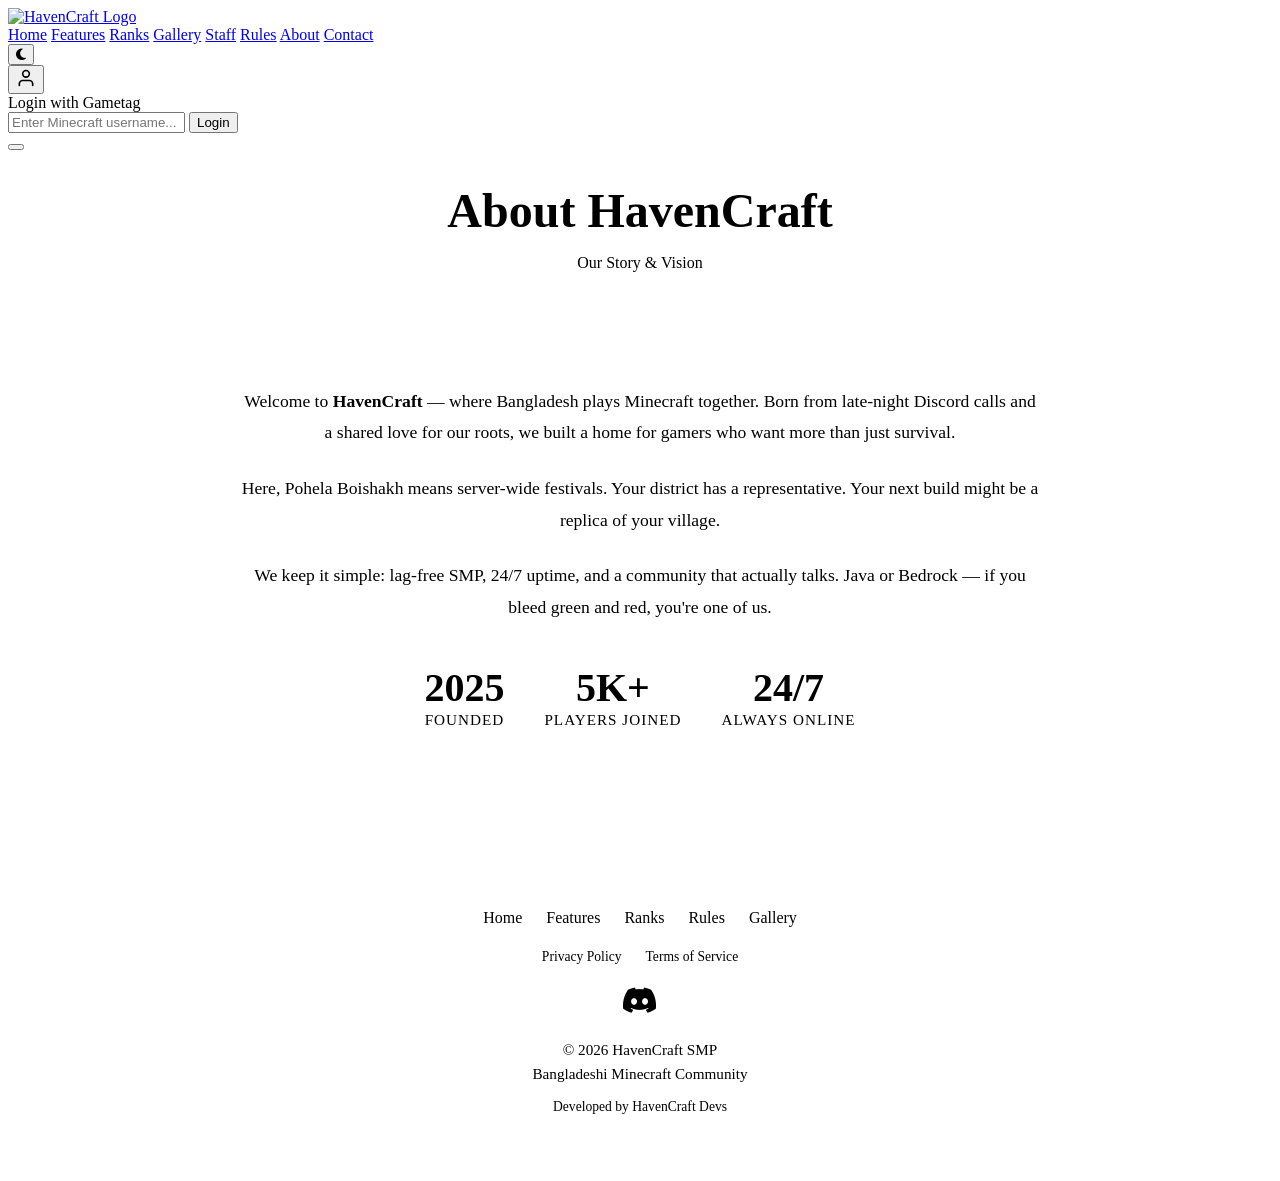
==== about/index.html @ d551d96f "Update index.html" ====
<!DOCTYPE html>
<html lang="en" data-theme="dark">

<head>
    <meta charset="UTF-8" />
    <meta name="viewport" content="width=device-width, initial-scale=1.0" />
    <title>About Us — HavenCraft</title>
    <meta name="description" content="Learn more about the HavenCraft community." />
    <link rel="icon" href="../logo/logo.png" type="image/png" />
    <link rel="stylesheet" href="https://cdnjs.cloudflare.com/ajax/libs/font-awesome/6.4.0/css/all.min.css" />
    <link rel="stylesheet" href="../style.css" />
    <style>
        .page-header {
            padding-top: calc(var(--nav-height) + 60px);
            padding-bottom: 40px;
            text-align: center;
        }

        .page-header h1 {
            font-size: 3rem;
            margin-bottom: 16px;
        }

        .about-content {
            max-width: 800px;
            margin: 0 auto;
            text-align: center;
            background: var(--surface);
            padding: 40px;
            border-radius: var(--radius-lg);
            border: 1px solid var(--border);
        }

        .about-content p {
            font-size: 1.1rem;
            color: var(--text-secondary);
            margin-bottom: 24px;
            line-height: 1.8;
        }

        .about-stats {
            display: flex;
            justify-content: center;
            gap: 40px;
            margin-top: 40px;
            flex-wrap: wrap;
        }

        .about-stat {
            text-align: center;
        }

        .about-stat span {
            display: block;
            font-size: 2.5rem;
            font-weight: 800;
            color: var(--primary);
            font-family: var(--font-heading);
        }

        .about-stat label {
            font-size: 0.95rem;
            color: var(--text-muted);
            text-transform: uppercase;
            letter-spacing: 1px;
        }
    </style>
</head>

<body>
    <nav class="navbar" id="navbar">
        <div class="container">
            <a href="../index.html" class="nav-brand"><img src="../logo/icon.png" alt="HavenCraft Logo" class="brand-logo"
                    loading="lazy" /></a>
            <div class="nav-links" id="navLinks">
                <a href="../index.html">Home</a>
                <a href="../features/index.html">Features</a>
                <a href="../rank/index.html">Ranks</a>
                <a href="../gallery/index.html">Gallery</a>
                <a href="../staff/index.html">Staff</a>
                <a href="../rules/index.html">Rules</a>
                <a href="../about/index.html" class="active">About</a>
                <a href="../contact/index.html">Contact</a>
            </div>
            <div class="nav-actions">
                <button class="nav-action-btn" id="themeToggle" aria-label="Toggle dark mode"><i
                        class="fa-solid fa-moon theme-icon"></i></button>
                <div class="user-menu-wrapper" id="userMenuWrapper">
                    <button class="nav-action-btn user-btn" id="userBtn" aria-label="User account">
                        <img src="" alt="" class="user-head" id="userHead" style="display:none;" loading="lazy" />
                        <svg class="user-icon-svg" id="userIconDefault" width="20" height="20" viewBox="0 0 24 24"
                            fill="none" stroke="currentColor" stroke-width="2" stroke-linecap="round"
                            stroke-linejoin="round">
                            <path d="M20 21v-2a4 4 0 0 0-4-4H8a4 4 0 0 0-4 4v2"></path>
                            <circle cx="12" cy="7" r="4"></circle>
                        </svg>
                    </button>
                    <div class="user-dropdown" id="userDropdown">
                        <div class="user-dropdown-header">Login with Gametag</div>
                        <div class="user-dropdown-body">
                            <input type="text" id="gametagInput" class="gametag-input"
                                placeholder="Enter Minecraft username..." maxlength="16" />
                            <button class="btn btn-primary btn-sm gametag-submit" id="gametagSubmit">Login</button>
                        </div>
                        <div class="user-dropdown-logged" id="userLoggedIn" style="display:none;">
                            <img src="" alt="" class="user-dropdown-avatar" id="userDropdownAvatar" loading="lazy" />
                            <span class="user-dropdown-name" id="userDropdownName"></span>
                            <button class="btn btn-outline btn-sm" id="userLogout">Logout</button>
                        </div>
                    </div>
                </div>
                <button class="hamburger" id="hamburger"
                    aria-label="Toggle menu"><span></span><span></span><span></span></button>
            </div>
        </div>
    </nav>

    <header class="page-header">
        <div class="container">
            <h1>About HavenCraft</h1>
            <p class="subtitle" style="color:var(--text-secondary)">Our Story & Vision</p>
        </div>
    </header>

    <section>
        <div class="container">
            <div class="about-content reveal">
                <p>Welcome to <strong>HavenCraft</strong> — where Bangladesh plays Minecraft together. 
Born from late-night Discord calls and a shared love for our roots, 
we built a home for gamers who want more than just survival.</p>

<p>Here, Pohela Boishakh means server-wide festivals. 
Your district has a representative. Your next build might be a replica of your village.</p>

<p>We keep it simple: lag-free SMP, 24/7 uptime, and a community that actually talks. 
Java or Bedrock — if you bleed green and red, you're one of us.</p>
                <div class="about-stats">
                    <div class="about-stat"><span>2025</span><label>Founded</label></div>
                    <div class="about-stat"><span>5K+</span><label>Players Joined</label></div>
                    <div class="about-stat"><span>24/7</span><label>Always Online</label></div>
                </div>
            </div>
        </div>
    </section>

    <footer class="footer" id="footer" style="padding: 40px 0; margin-top: 60px; text-align: center;">
        <div class="container" style="border-top: 1px solid var(--border); padding-top: 40px;">
            <div style="margin-bottom: 20px;">
                <a href="../index.html"
                    style="color: var(--text-secondary); text-decoration: none; margin: 0 10px; font-weight: 500;">Home</a>
                <a href="../features/index.html"
                    style="color: var(--text-secondary); text-decoration: none; margin: 0 10px; font-weight: 500;">Features</a>
                <a href="../rank/index.html"
                    style="color: var(--text-secondary); text-decoration: none; margin: 0 10px; font-weight: 500;">Ranks</a>
                <a href="../rules/index.html"
                    style="color: var(--text-secondary); text-decoration: none; margin: 0 10px; font-weight: 500;">Rules</a>
                <a href="../gallery/index.html"
                    style="color: var(--text-secondary); text-decoration: none; margin: 0 10px; font-weight: 500;">Gallery</a>
            </div>
            <div style="margin-bottom: 20px;">
                <a href="../privacy/index.html"
                    style="color: var(--text-muted); font-size: 0.85rem; text-decoration: none; margin: 0 10px;">Privacy
                    Policy</a>
                <a href="../terms/index.html"
                    style="color: var(--text-muted); font-size: 0.85rem; text-decoration: none; margin: 0 10px;">Terms
                    of Service</a>
            </div>
            <div style="margin-bottom: 20px;">
                <a href="https://discord.gg/3bBUcqCyz4" target="_blank" rel="noopener noreferrer"
                    style="color: var(--primary); font-size: 1.8rem; text-decoration: none; display: inline-block; transition: transform 0.2s;"
                    onmouseover="this.style.transform='scale(1.1)'" onmouseout="this.style.transform='scale(1)'"><i
                        class="fa-brands fa-discord"></i></a>
            </div>
            <p style="color: var(--text-muted); font-size: 0.95rem; line-height: 1.6;">&copy; 2026 HavenCraft
                SMP<br>Bangladeshi Minecraft Community<br><span
                    style="font-size: 0.85rem; color: var(--text-muted); margin-top: 10px; display: block;">Developed by
                    <a href="#" style="color: var(--primary); text-decoration: none;">HavenCraft Devs</a></span></p>
        </div>
    </footer>
    <div class="toast" id="toast"></div>
    <script src="../script.js"></script>
</body>

</html>
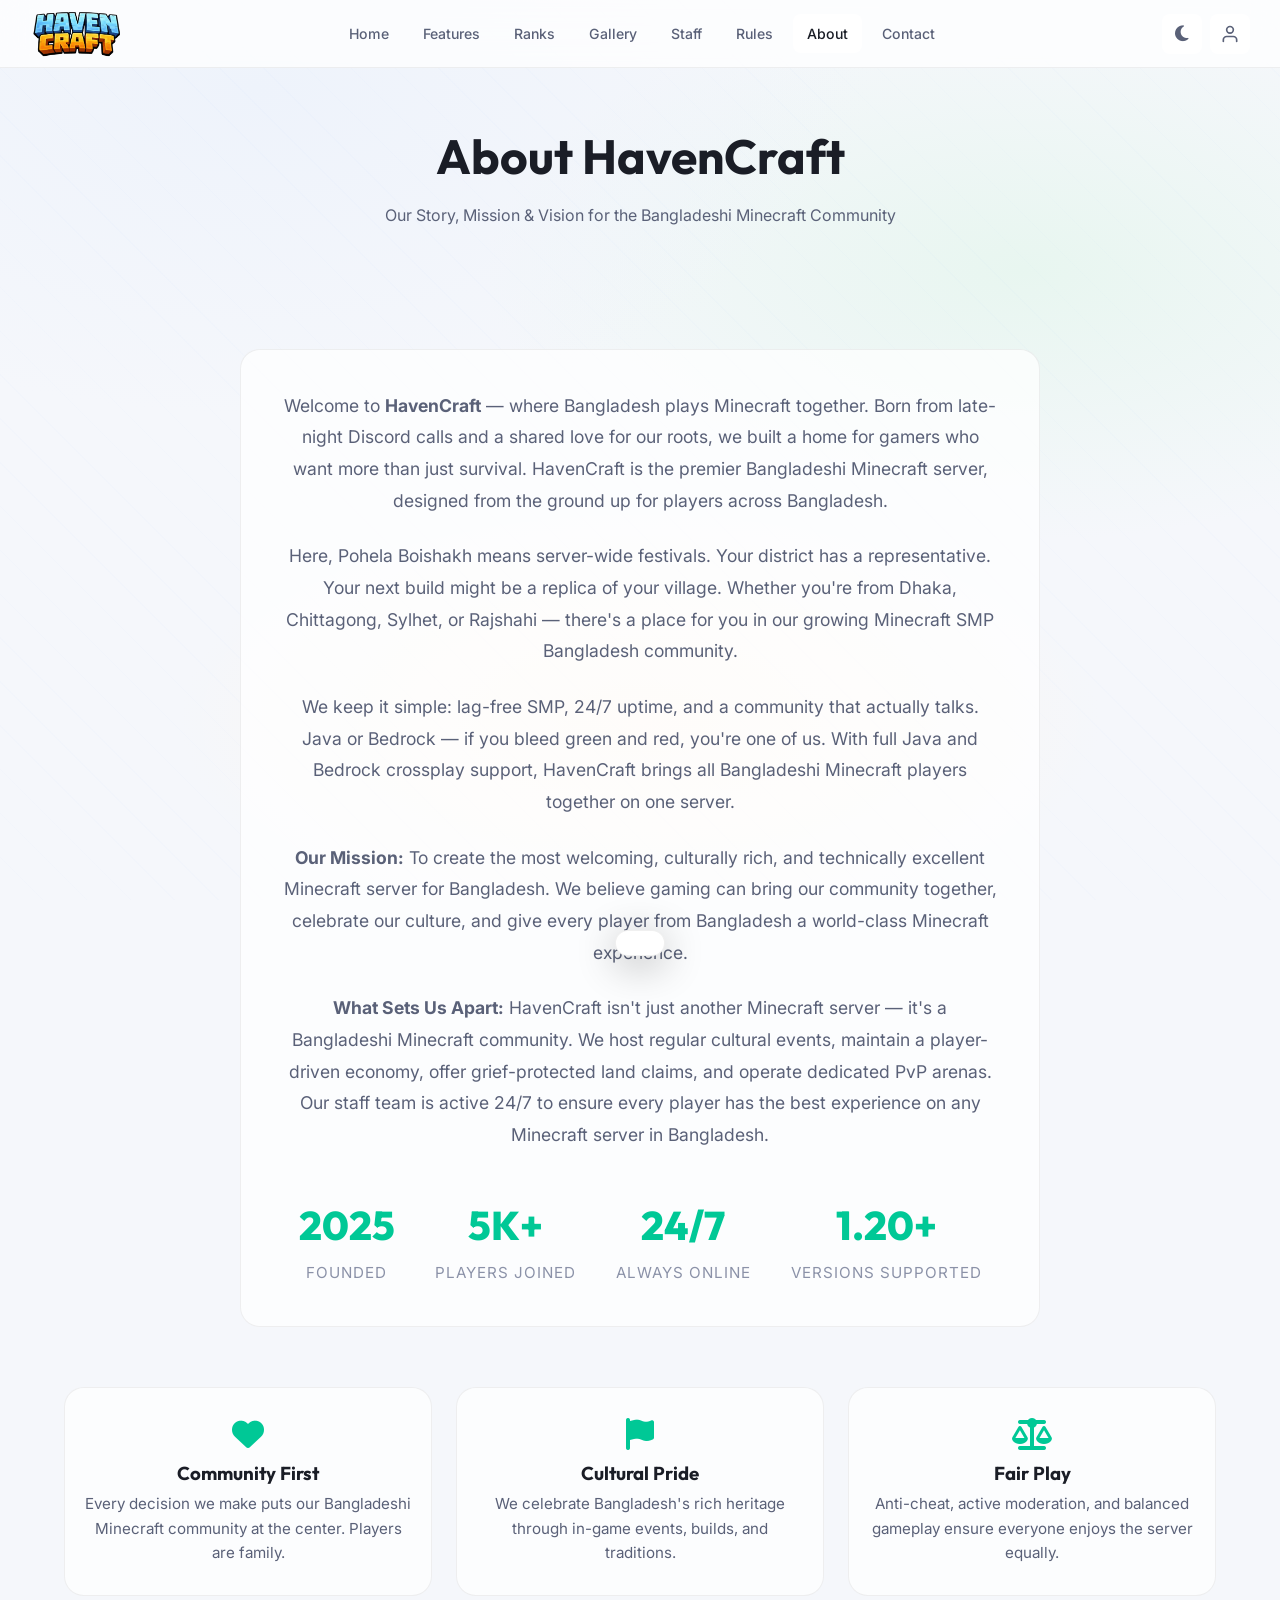
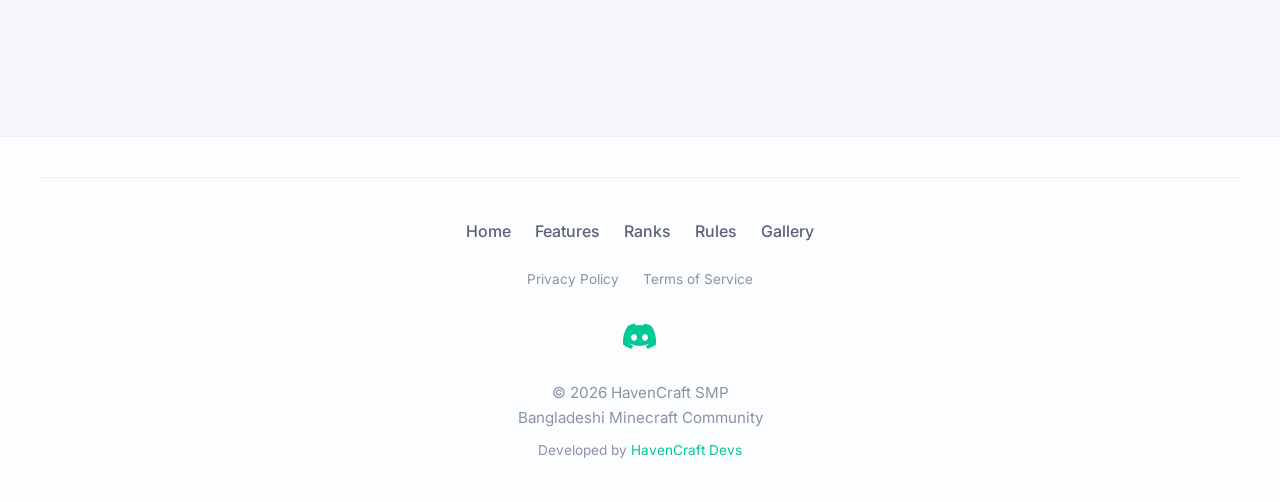
==== commit a673885d: "Add files via upload" ====
--- a/about/index.html
+++ b/about/index.html
@@ -1,184 +1,257 @@
-<!DOCTYPE html>
-<html lang="en" data-theme="dark">
-
-<head>
-    <meta charset="UTF-8" />
-    <meta name="viewport" content="width=device-width, initial-scale=1.0" />
-    <title>About Us — HavenCraft</title>
-    <meta name="description" content="Learn more about the HavenCraft community." />
-    <link rel="icon" href="../logo/logo.png" type="image/png" />
-    <link rel="stylesheet" href="https://cdnjs.cloudflare.com/ajax/libs/font-awesome/6.4.0/css/all.min.css" />
-    <link rel="stylesheet" href="../style.css" />
-    <style>
-        .page-header {
-            padding-top: calc(var(--nav-height) + 60px);
-            padding-bottom: 40px;
-            text-align: center;
-        }
-
-        .page-header h1 {
-            font-size: 3rem;
-            margin-bottom: 16px;
-        }
-
-        .about-content {
-            max-width: 800px;
-            margin: 0 auto;
-            text-align: center;
-            background: var(--surface);
-            padding: 40px;
-            border-radius: var(--radius-lg);
-            border: 1px solid var(--border);
-        }
-
-        .about-content p {
-            font-size: 1.1rem;
-            color: var(--text-secondary);
-            margin-bottom: 24px;
-            line-height: 1.8;
-        }
-
-        .about-stats {
-            display: flex;
-            justify-content: center;
-            gap: 40px;
-            margin-top: 40px;
-            flex-wrap: wrap;
-        }
-
-        .about-stat {
-            text-align: center;
-        }
-
-        .about-stat span {
-            display: block;
-            font-size: 2.5rem;
-            font-weight: 800;
-            color: var(--primary);
-            font-family: var(--font-heading);
-        }
-
-        .about-stat label {
-            font-size: 0.95rem;
-            color: var(--text-muted);
-            text-transform: uppercase;
-            letter-spacing: 1px;
-        }
-    </style>
-</head>
-
-<body>
-    <nav class="navbar" id="navbar">
-        <div class="container">
-            <a href="../index.html" class="nav-brand"><img src="../logo/icon.png" alt="HavenCraft Logo" class="brand-logo"
-                    loading="lazy" /></a>
-            <div class="nav-links" id="navLinks">
-                <a href="../index.html">Home</a>
-                <a href="../features/index.html">Features</a>
-                <a href="../rank/index.html">Ranks</a>
-                <a href="../gallery/index.html">Gallery</a>
-                <a href="../staff/index.html">Staff</a>
-                <a href="../rules/index.html">Rules</a>
-                <a href="../about/index.html" class="active">About</a>
-                <a href="../contact/index.html">Contact</a>
-            </div>
-            <div class="nav-actions">
-                <button class="nav-action-btn" id="themeToggle" aria-label="Toggle dark mode"><i
-                        class="fa-solid fa-moon theme-icon"></i></button>
-                <div class="user-menu-wrapper" id="userMenuWrapper">
-                    <button class="nav-action-btn user-btn" id="userBtn" aria-label="User account">
-                        <img src="" alt="" class="user-head" id="userHead" style="display:none;" loading="lazy" />
-                        <svg class="user-icon-svg" id="userIconDefault" width="20" height="20" viewBox="0 0 24 24"
-                            fill="none" stroke="currentColor" stroke-width="2" stroke-linecap="round"
-                            stroke-linejoin="round">
-                            <path d="M20 21v-2a4 4 0 0 0-4-4H8a4 4 0 0 0-4 4v2"></path>
-                            <circle cx="12" cy="7" r="4"></circle>
-                        </svg>
-                    </button>
-                    <div class="user-dropdown" id="userDropdown">
-                        <div class="user-dropdown-header">Login with Gametag</div>
-                        <div class="user-dropdown-body">
-                            <input type="text" id="gametagInput" class="gametag-input"
-                                placeholder="Enter Minecraft username..." maxlength="16" />
-                            <button class="btn btn-primary btn-sm gametag-submit" id="gametagSubmit">Login</button>
-                        </div>
-                        <div class="user-dropdown-logged" id="userLoggedIn" style="display:none;">
-                            <img src="" alt="" class="user-dropdown-avatar" id="userDropdownAvatar" loading="lazy" />
-                            <span class="user-dropdown-name" id="userDropdownName"></span>
-                            <button class="btn btn-outline btn-sm" id="userLogout">Logout</button>
-                        </div>
-                    </div>
-                </div>
-                <button class="hamburger" id="hamburger"
-                    aria-label="Toggle menu"><span></span><span></span><span></span></button>
-            </div>
-        </div>
-    </nav>
-
-    <header class="page-header">
-        <div class="container">
-            <h1>About HavenCraft</h1>
-            <p class="subtitle" style="color:var(--text-secondary)">Our Story & Vision</p>
-        </div>
-    </header>
-
-    <section>
-        <div class="container">
-            <div class="about-content reveal">
+<!DOCTYPE html>
+<html lang="en" data-theme="dark">
+
+<head>
+    <meta charset="UTF-8" />
+    <meta name="viewport" content="width=device-width, initial-scale=1.0" />
+    <title>About Us | HavenCraft — Bangladesh's Top Minecraft Community</title>
+    <meta name="description" content="Learn about HavenCraft SMP — Bangladesh's premier Minecraft survival server. Our mission, story, and vision for the largest Bangladeshi Minecraft community. Java & Bedrock crossplay." />
+    <meta name="keywords" content="about HavenCraft, Bangladeshi Minecraft community, Minecraft SMP Bangladesh, Java Bedrock crossplay" />
+    <link rel="canonical" href="https://havencraft.pro/about/" />
+
+    <!-- Open Graph -->
+    <meta property="og:type" content="website">
+    <meta property="og:title" content="About Us | HavenCraft — Bangladesh's Top Minecraft Community">
+    <meta property="og:description" content="Learn about HavenCraft SMP — Bangladesh's premier Minecraft survival server. Our mission, story, and vision.">
+    <meta property="og:image" content="https://havencraft.pro/logo/logo.png">
+    <meta property="og:url" content="https://havencraft.pro/about/">
+    <meta property="og:site_name" content="HavenCraft SMP">
+
+    <!-- Twitter Card -->
+    <meta name="twitter:card" content="summary_large_image">
+    <meta name="twitter:title" content="About Us | HavenCraft — Bangladesh's Top Minecraft Community">
+    <meta name="twitter:description" content="Learn about HavenCraft SMP — Bangladesh's premier Minecraft survival server and community.">
+    <meta name="twitter:image" content="https://havencraft.pro/logo/logo.png">
+
+    <link rel="icon" href="../logo/logo.png" type="image/png" />
+    <link rel="stylesheet" href="https://cdnjs.cloudflare.com/ajax/libs/font-awesome/6.4.0/css/all.min.css" />
+    <link rel="stylesheet" href="../style.css" />
+    <style>
+        .page-header {
+            padding-top: calc(var(--nav-height) + 60px);
+            padding-bottom: 40px;
+            text-align: center;
+        }
+
+        .page-header h1 {
+            font-size: 3rem;
+            margin-bottom: 16px;
+        }
+
+        .about-content {
+            max-width: 800px;
+            margin: 0 auto;
+            text-align: center;
+            background: var(--surface);
+            padding: 40px;
+            border-radius: var(--radius-lg);
+            border: 1px solid var(--border);
+        }
+
+        .about-content p {
+            font-size: 1.1rem;
+            color: var(--text-secondary);
+            margin-bottom: 24px;
+            line-height: 1.8;
+        }
+
+        .about-stats {
+            display: flex;
+            justify-content: center;
+            gap: 40px;
+            margin-top: 40px;
+            flex-wrap: wrap;
+        }
+
+        .about-stat {
+            text-align: center;
+        }
+
+        .about-stat span {
+            display: block;
+            font-size: 2.5rem;
+            font-weight: 800;
+            color: var(--primary);
+            font-family: var(--font-heading);
+        }
+
+        .about-stat label {
+            font-size: 0.95rem;
+            color: var(--text-muted);
+            text-transform: uppercase;
+            letter-spacing: 1px;
+        }
+
+        .about-values {
+            display: grid;
+            grid-template-columns: repeat(auto-fit, minmax(220px, 1fr));
+            gap: 24px;
+            margin-top: 40px;
+        }
+
+        .value-card {
+            background: var(--surface);
+            border: 1px solid var(--border);
+            border-radius: var(--radius-lg);
+            padding: 30px 20px;
+            text-align: center;
+        }
+
+        .value-card i {
+            font-size: 2rem;
+            color: var(--primary);
+            margin-bottom: 12px;
+        }
+
+        .value-card h3 {
+            margin-bottom: 8px;
+        }
+
+        .value-card p {
+            color: var(--text-secondary);
+            font-size: 0.95rem;
+            line-height: 1.6;
+        }
+    </style>
+</head>
+
+<body>
+    <nav class="navbar" id="navbar">
+        <div class="container">
+            <a href="../index.html" class="nav-brand"><img src="../logo/icon.png" alt="HavenCraft Logo" class="brand-logo"
+                    loading="lazy" /></a>
+            <div class="nav-links" id="navLinks">
+                <a href="../index.html">Home</a>
+                <a href="../features/index.html">Features</a>
+                <a href="../rank/index.html">Ranks</a>
+                <a href="../gallery/index.html">Gallery</a>
+                <a href="../staff/index.html">Staff</a>
+                <a href="../rules/index.html">Rules</a>
+                <a href="../about/index.html" class="active">About</a>
+                <a href="../contact/index.html">Contact</a>
+            </div>
+            <div class="nav-actions">
+                <button class="nav-action-btn" id="themeToggle" aria-label="Toggle dark mode"><i
+                        class="fa-solid fa-moon theme-icon"></i></button>
+                <div class="user-menu-wrapper" id="userMenuWrapper">
+                    <button class="nav-action-btn user-btn" id="userBtn" aria-label="User account">
+                        <img src="" alt="" class="user-head" id="userHead" style="display:none;" loading="lazy" />
+                        <svg class="user-icon-svg" id="userIconDefault" width="20" height="20" viewBox="0 0 24 24"
+                            fill="none" stroke="currentColor" stroke-width="2" stroke-linecap="round"
+                            stroke-linejoin="round">
+                            <path d="M20 21v-2a4 4 0 0 0-4-4H8a4 4 0 0 0-4 4v2"></path>
+                            <circle cx="12" cy="7" r="4"></circle>
+                        </svg>
+                    </button>
+                    <div class="user-dropdown" id="userDropdown">
+                        <div class="user-dropdown-header">Login with Gametag</div>
+                        <div class="user-dropdown-body">
+                            <input type="text" id="gametagInput" class="gametag-input"
+                                placeholder="Enter Minecraft username..." maxlength="16" />
+                            <button class="btn btn-primary btn-sm gametag-submit" id="gametagSubmit">Login</button>
+                        </div>
+                        <div class="user-dropdown-logged" id="userLoggedIn" style="display:none;">
+                            <img src="" alt="" class="user-dropdown-avatar" id="userDropdownAvatar" loading="lazy" />
+                            <span class="user-dropdown-name" id="userDropdownName"></span>
+                            <button class="btn btn-outline btn-sm" id="userLogout">Logout</button>
+                        </div>
+                    </div>
+                </div>
+                <button class="hamburger" id="hamburger"
+                    aria-label="Toggle menu"><span></span><span></span><span></span></button>
+            </div>
+        </div>
+    </nav>
+
+    <header class="page-header">
+        <div class="container">
+            <h1>About HavenCraft</h1>
+            <p class="subtitle" style="color:var(--text-secondary)">Our Story, Mission & Vision for the Bangladeshi Minecraft Community</p>
+        </div>
+    </header>
+
+    <section>
+        <div class="container">
+            <div class="about-content reveal">
                 <p>Welcome to <strong>HavenCraft</strong> — where Bangladesh plays Minecraft together. 
 Born from late-night Discord calls and a shared love for our roots, 
-we built a home for gamers who want more than just survival.</p>
+we built a home for gamers who want more than just survival. HavenCraft is the premier Bangladeshi Minecraft server, designed from the ground up for players across Bangladesh.</p>
 
 <p>Here, Pohela Boishakh means server-wide festivals. 
-Your district has a representative. Your next build might be a replica of your village.</p>
+Your district has a representative. Your next build might be a replica of your village. Whether you're from Dhaka, Chittagong, Sylhet, or Rajshahi — there's a place for you in our growing Minecraft SMP Bangladesh community.</p>
 
 <p>We keep it simple: lag-free SMP, 24/7 uptime, and a community that actually talks. 
-Java or Bedrock — if you bleed green and red, you're one of us.</p>
-                <div class="about-stats">
-                    <div class="about-stat"><span>2025</span><label>Founded</label></div>
-                    <div class="about-stat"><span>5K+</span><label>Players Joined</label></div>
-                    <div class="about-stat"><span>24/7</span><label>Always Online</label></div>
-                </div>
-            </div>
-        </div>
-    </section>
-
-    <footer class="footer" id="footer" style="padding: 40px 0; margin-top: 60px; text-align: center;">
-        <div class="container" style="border-top: 1px solid var(--border); padding-top: 40px;">
-            <div style="margin-bottom: 20px;">
-                <a href="../index.html"
-                    style="color: var(--text-secondary); text-decoration: none; margin: 0 10px; font-weight: 500;">Home</a>
-                <a href="../features/index.html"
-                    style="color: var(--text-secondary); text-decoration: none; margin: 0 10px; font-weight: 500;">Features</a>
-                <a href="../rank/index.html"
-                    style="color: var(--text-secondary); text-decoration: none; margin: 0 10px; font-weight: 500;">Ranks</a>
-                <a href="../rules/index.html"
-                    style="color: var(--text-secondary); text-decoration: none; margin: 0 10px; font-weight: 500;">Rules</a>
-                <a href="../gallery/index.html"
-                    style="color: var(--text-secondary); text-decoration: none; margin: 0 10px; font-weight: 500;">Gallery</a>
-            </div>
-            <div style="margin-bottom: 20px;">
-                <a href="../privacy/index.html"
-                    style="color: var(--text-muted); font-size: 0.85rem; text-decoration: none; margin: 0 10px;">Privacy
-                    Policy</a>
-                <a href="../terms/index.html"
-                    style="color: var(--text-muted); font-size: 0.85rem; text-decoration: none; margin: 0 10px;">Terms
-                    of Service</a>
-            </div>
-            <div style="margin-bottom: 20px;">
-                <a href="https://discord.gg/3bBUcqCyz4" target="_blank" rel="noopener noreferrer"
-                    style="color: var(--primary); font-size: 1.8rem; text-decoration: none; display: inline-block; transition: transform 0.2s;"
-                    onmouseover="this.style.transform='scale(1.1)'" onmouseout="this.style.transform='scale(1)'"><i
-                        class="fa-brands fa-discord"></i></a>
-            </div>
-            <p style="color: var(--text-muted); font-size: 0.95rem; line-height: 1.6;">&copy; 2026 HavenCraft
-                SMP<br>Bangladeshi Minecraft Community<br><span
-                    style="font-size: 0.85rem; color: var(--text-muted); margin-top: 10px; display: block;">Developed by
-                    <a href="#" style="color: var(--primary); text-decoration: none;">HavenCraft Devs</a></span></p>
-        </div>
-    </footer>
-    <div class="toast" id="toast"></div>
-    <script src="../script.js"></script>
-</body>
-
+Java or Bedrock — if you bleed green and red, you're one of us. With full Java and Bedrock crossplay support, HavenCraft brings all Bangladeshi Minecraft players together on one server.</p>
+
+<p><strong>Our Mission:</strong> To create the most welcoming, culturally rich, and technically excellent Minecraft server for Bangladesh. We believe gaming can bring our community together, celebrate our culture, and give every player from Bangladesh a world-class Minecraft experience.</p>
+
+<p><strong>What Sets Us Apart:</strong> HavenCraft isn't just another Minecraft server — it's a Bangladeshi Minecraft community. We host regular cultural events, maintain a player-driven economy, offer grief-protected land claims, and operate dedicated PvP arenas. Our staff team is active 24/7 to ensure every player has the best experience on any Minecraft server in Bangladesh.</p>
+
+                <div class="about-stats">
+                    <div class="about-stat"><span>2025</span><label>Founded</label></div>
+                    <div class="about-stat"><span>5K+</span><label>Players Joined</label></div>
+                    <div class="about-stat"><span>24/7</span><label>Always Online</label></div>
+                    <div class="about-stat"><span>1.20+</span><label>Versions Supported</label></div>
+                </div>
+            </div>
+
+            <!-- Our Values Section -->
+            <div class="about-values reveal-stagger" style="margin-top: 60px;">
+                <div class="value-card">
+                    <i class="fa-solid fa-heart"></i>
+                    <h3>Community First</h3>
+                    <p>Every decision we make puts our Bangladeshi Minecraft community at the center. Players are family.</p>
+                </div>
+                <div class="value-card">
+                    <i class="fa-solid fa-flag"></i>
+                    <h3>Cultural Pride</h3>
+                    <p>We celebrate Bangladesh's rich heritage through in-game events, builds, and traditions.</p>
+                </div>
+                <div class="value-card">
+                    <i class="fa-solid fa-scale-balanced"></i>
+                    <h3>Fair Play</h3>
+                    <p>Anti-cheat, active moderation, and balanced gameplay ensure everyone enjoys the server equally.</p>
+                </div>
+            </div>
+        </div>
+    </section>
+
+    <footer class="footer" id="footer" style="padding: 40px 0; margin-top: 60px; text-align: center;">
+        <div class="container" style="border-top: 1px solid var(--border); padding-top: 40px;">
+            <div style="margin-bottom: 20px;">
+                <a href="../index.html"
+                    style="color: var(--text-secondary); text-decoration: none; margin: 0 10px; font-weight: 500;">Home</a>
+                <a href="../features/index.html"
+                    style="color: var(--text-secondary); text-decoration: none; margin: 0 10px; font-weight: 500;">Features</a>
+                <a href="../rank/index.html"
+                    style="color: var(--text-secondary); text-decoration: none; margin: 0 10px; font-weight: 500;">Ranks</a>
+                <a href="../rules/index.html"
+                    style="color: var(--text-secondary); text-decoration: none; margin: 0 10px; font-weight: 500;">Rules</a>
+                <a href="../gallery/index.html"
+                    style="color: var(--text-secondary); text-decoration: none; margin: 0 10px; font-weight: 500;">Gallery</a>
+            </div>
+            <div style="margin-bottom: 20px;">
+                <a href="../privacy/index.html"
+                    style="color: var(--text-muted); font-size: 0.85rem; text-decoration: none; margin: 0 10px;">Privacy
+                    Policy</a>
+                <a href="../terms/index.html"
+                    style="color: var(--text-muted); font-size: 0.85rem; text-decoration: none; margin: 0 10px;">Terms
+                    of Service</a>
+            </div>
+            <div style="margin-bottom: 20px;">
+                <a href="https://discord.gg/3bBUcqCyz4" target="_blank" rel="noopener noreferrer"
+                    style="color: var(--primary); font-size: 1.8rem; text-decoration: none; display: inline-block; transition: transform 0.2s;"
+                    onmouseover="this.style.transform='scale(1.1)'" onmouseout="this.style.transform='scale(1)'"><i
+                        class="fa-brands fa-discord"></i></a>
+            </div>
+            <p style="color: var(--text-muted); font-size: 0.95rem; line-height: 1.6;">&copy; 2026 HavenCraft
+                SMP<br>Bangladeshi Minecraft Community<br><span
+                    style="font-size: 0.85rem; color: var(--text-muted); margin-top: 10px; display: block;">Developed by
+                    <a href="#" style="color: var(--primary); text-decoration: none;">HavenCraft Devs</a></span></p>
+        </div>
+    </footer>
+    <div class="toast" id="toast"></div>
+    <script src="../script.js"></script>
+</body>
+
 </html>
--- a/style.css
+++ b/style.css
@@ -0,0 +1,1844 @@
+/* ============================================
+   HavenCraft — Minecraft Server Website
+   Design System & Styles
+   ============================================ */
+
+@import url('https://fonts.googleapis.com/css2?family=Inter:wght@300;400;500;600;700&family=Outfit:wght@400;500;600;700;800&display=swap');
+
+/* --- CSS Custom Properties --- */
+:root {
+  --primary: #00c896;
+  --secondary: #008f6b;
+  --accent: #ff8a00;
+  --bg-gradient-1: #eef3fb;
+  --bg-gradient-2: #e8f6f0;
+  --bg-gradient-3: #fdf5ec;
+  --bg: #f5f7fb;
+  --surface: rgba(255, 255, 255, 0.72);
+  --surface-solid: #ffffff;
+  --surface-hover: rgba(255, 255, 255, 0.88);
+  --text: #1a1d26;
+  --text-secondary: #5a6178;
+  --text-muted: #8b92a8;
+  --border: rgba(0, 0, 0, 0.06);
+  --border-strong: rgba(255, 255, 255, 0.1);
+  --shadow-sm: 0 2px 8px rgba(0, 0, 0, 0.2);
+  --shadow-md: 0 4px 20px rgba(0, 0, 0, 0.25);
+  --shadow-lg: 0 8px 40px rgba(0, 0, 0, 0.3);
+  --shadow-xl: 0 16px 60px rgba(0, 0, 0, 0.35);
+  --radius-sm: 8px;
+  --radius-md: 14px;
+  --radius-lg: 20px;
+  --radius-xl: 28px;
+  --blur: 20px;
+  --font-body: 'Inter', -apple-system, sans-serif;
+  --font-heading: 'Outfit', 'Inter', sans-serif;
+  --nav-height: 68px;
+  --online-glow: #00c896;
+  --transition: 0.3s cubic-bezier(0.4, 0, 0.2, 1);
+}
+
+/* --- Dark Mode --- */
+[data-theme="dark"] {
+  --bg-gradient-1: #0f1117;
+  --bg-gradient-2: #111520;
+  --bg-gradient-3: #15121a;
+  --bg: #0e1018;
+  --surface: rgba(30, 34, 48, 0.72);
+  --surface-solid: #1a1e2e;
+  --surface-hover: rgba(36, 40, 58, 0.88);
+  --text: #e8eaf0;
+  --text-secondary: #a0a6bc;
+  --text-muted: #6b7190;
+  --border: rgba(255, 255, 255, 0.06);
+  --border-strong: rgba(255, 255, 255, 0.1);
+  --shadow-sm: 0 2px 8px rgba(0, 0, 0, 0.2);
+  --shadow-md: 0 4px 20px rgba(0, 0, 0, 0.25);
+  --shadow-lg: 0 8px 40px rgba(0, 0, 0, 0.3);
+  --shadow-xl: 0 16px 60px rgba(0, 0, 0, 0.35);
+}
+
+/* --- Reset & Base --- */
+*,
+*::before,
+*::after {
+  margin: 0;
+  padding: 0;
+  box-sizing: border-box;
+}
+
+html {
+  scroll-behavior: smooth;
+  font-size: 16px;
+}
+
+body {
+  font-family: var(--font-body);
+  color: var(--text);
+  background: var(--bg);
+  line-height: 1.7;
+  overflow-x: hidden;
+  min-height: 100vh;
+}
+
+body::before {
+  content: '';
+  position: fixed;
+  inset: 0;
+  z-index: -2;
+  background:
+    radial-gradient(ellipse 80% 60% at 20% 10%, var(--bg-gradient-1) 0%, transparent 60%),
+    radial-gradient(ellipse 70% 50% at 80% 30%, var(--bg-gradient-2) 0%, transparent 60%),
+    radial-gradient(ellipse 60% 40% at 50% 80%, var(--bg-gradient-3) 0%, transparent 60%),
+    var(--bg);
+}
+
+body::after {
+  content: '';
+  position: fixed;
+  inset: 0;
+  z-index: -1;
+  background-image:
+    repeating-linear-gradient(45deg,
+      transparent,
+      transparent 30px,
+      rgba(79, 140, 255, 0.015) 30px,
+      rgba(79, 140, 255, 0.015) 31px);
+  pointer-events: none;
+}
+
+a {
+  text-decoration: none;
+  color: inherit;
+  transition: color var(--transition);
+}
+
+img {
+  max-width: 100%;
+  display: block;
+}
+
+ul {
+  list-style: none;
+}
+
+h1,
+h2,
+h3,
+h4,
+h5,
+h6 {
+  font-family: var(--font-heading);
+  font-weight: 700;
+  line-height: 1.2;
+  color: var(--text);
+}
+
+.container {
+  width: 100%;
+  max-width: 1200px;
+  margin: 0 auto;
+  padding: 0 24px;
+}
+
+section {
+  padding: 80px 0;
+}
+
+/* ============================================
+   NAVBAR
+   ============================================ */
+.navbar {
+  position: fixed;
+  top: 0;
+  left: 0;
+  right: 0;
+  height: var(--nav-height);
+  z-index: 1000;
+  background: var(--surface);
+  backdrop-filter: blur(var(--blur));
+  -webkit-backdrop-filter: blur(var(--blur));
+  border-bottom: 1px solid var(--border);
+  transition: box-shadow var(--transition);
+}
+
+.navbar.scrolled {
+  box-shadow: var(--shadow-md);
+}
+
+.navbar .container {
+  display: flex;
+  align-items: center;
+  justify-content: space-between;
+  height: 100%;
+  max-width: 1400px;
+  padding: 0 30px;
+}
+
+.nav-brand {
+  display: flex;
+  align-items: center;
+  gap: 10px;
+}
+
+.brand-logo {
+  height: calc(var(--nav-height) - 16px);
+  width: auto;
+  border-radius: var(--radius-sm);
+  object-fit: contain;
+}
+
+.nav-brand .brand-icon {
+  width: 36px;
+  height: 36px;
+  background: linear-gradient(135deg, var(--primary), var(--secondary));
+  border-radius: var(--radius-sm);
+  display: flex;
+  align-items: center;
+  justify-content: center;
+  color: #fff;
+  font-size: 18px;
+  font-weight: 800;
+}
+
+.nav-links {
+  display: flex;
+  align-items: center;
+  gap: 6px;
+}
+
+.nav-links a {
+  padding: 8px 14px;
+  font-size: 0.88rem;
+  font-weight: 500;
+  color: var(--text-secondary);
+  border-radius: var(--radius-sm);
+  transition: all var(--transition);
+}
+
+.nav-links a:hover,
+.nav-links a.active {
+  color: var(--text);
+  background: var(--surface-hover);
+}
+
+.nav-actions {
+  display: flex;
+  align-items: center;
+  gap: 8px;
+}
+
+.nav-action-btn {
+  width: 40px;
+  height: 40px;
+  border: none;
+  background: var(--surface-hover);
+  border-radius: var(--radius-sm);
+  cursor: pointer;
+  display: flex;
+  align-items: center;
+  justify-content: center;
+  color: var(--text-secondary);
+  font-size: 18px;
+  transition: all var(--transition);
+}
+
+.nav-action-btn:hover {
+  color: var(--text);
+  background: var(--border-strong);
+  transform: scale(1.05);
+}
+
+/* User Menu / Gametag Login */
+.user-menu-wrapper {
+  position: relative;
+}
+
+.user-btn {
+  position: relative;
+  overflow: hidden;
+}
+
+.user-head {
+  width: 28px;
+  height: 28px;
+  border-radius: 4px;
+  image-rendering: pixelated;
+}
+
+.user-icon-svg {
+  width: 20px;
+  height: 20px;
+}
+
+.user-dropdown {
+  position: absolute;
+  top: calc(100% + 10px);
+  right: 0;
+  width: 280px;
+  background: var(--surface-solid);
+  border: 1px solid var(--border);
+  border-radius: var(--radius-md);
+  box-shadow: var(--shadow-lg);
+  opacity: 0;
+  visibility: hidden;
+  transform: translateY(-8px);
+  transition: all var(--transition);
+  z-index: 1001;
+  overflow: hidden;
+}
+
+.user-dropdown.open {
+  opacity: 1;
+  visibility: visible;
+  transform: translateY(0);
+}
+
+.user-dropdown-header {
+  padding: 14px 18px 10px;
+  font-size: 0.85rem;
+  font-weight: 700;
+  color: var(--text);
+  border-bottom: 1px solid var(--border);
+}
+
+.user-dropdown-body {
+  padding: 14px 18px 16px;
+  display: flex;
+  flex-direction: column;
+  gap: 10px;
+}
+
+.gametag-input {
+  width: 100%;
+  padding: 10px 14px;
+  border: 1px solid var(--border-strong);
+  border-radius: var(--radius-sm);
+  font-family: var(--font-body);
+  font-size: 0.88rem;
+  color: var(--text);
+  background: var(--bg);
+  outline: none;
+  transition: border-color var(--transition);
+}
+
+.gametag-input:focus {
+  border-color: var(--primary);
+}
+
+.gametag-submit {
+  width: 100%;
+  justify-content: center;
+}
+
+.user-dropdown-logged {
+  padding: 16px 18px;
+  display: flex;
+  align-items: center;
+  gap: 12px;
+  flex-wrap: wrap;
+}
+
+.user-dropdown-avatar {
+  width: 40px;
+  height: 40px;
+  border-radius: 6px;
+  image-rendering: pixelated;
+}
+
+.user-dropdown-name {
+  font-weight: 700;
+  font-size: 0.95rem;
+  color: var(--text);
+  flex: 1;
+}
+
+.hamburger {
+  display: none;
+  flex-direction: column;
+  gap: 5px;
+  cursor: pointer;
+  border: none;
+  background: none;
+  padding: 6px;
+  z-index: 1001;
+}
+
+.hamburger span {
+  display: block;
+  width: 22px;
+  height: 2px;
+  background: var(--text);
+  border-radius: 2px;
+  transition: all var(--transition);
+}
+
+.hamburger.active span:nth-child(1) {
+  transform: rotate(45deg) translate(5px, 5px);
+}
+
+.hamburger.active span:nth-child(2) {
+  opacity: 0;
+}
+
+.hamburger.active span:nth-child(3) {
+  transform: rotate(-45deg) translate(5px, -5px);
+}
+
+/* ============================================
+   JOIN GUIDE, FAQ, TESTIMONIALS
+   ============================================ */
+.join-guide,
+.faq {
+  text-align: center;
+}
+
+.join-steps {
+  display: grid;
+  grid-template-columns: repeat(3, 1fr);
+  gap: 24px;
+}
+
+.step-card {
+  background: var(--surface);
+  backdrop-filter: blur(var(--blur));
+  -webkit-backdrop-filter: blur(var(--blur));
+  border: 1px solid var(--border);
+  border-radius: var(--radius-lg);
+  padding: 30px 24px;
+  text-align: center;
+  transition: transform var(--transition);
+}
+
+.step-card:hover {
+  transform: translateY(-5px);
+}
+
+.step-icon {
+  font-size: 36px;
+  color: var(--primary);
+  margin-bottom: 16px;
+}
+
+.faq-grid {
+  display: grid;
+  grid-template-columns: repeat(2, 1fr);
+  gap: 24px;
+  max-width: 900px;
+  margin: 0 auto;
+}
+
+.faq-item {
+  background: var(--surface);
+  backdrop-filter: blur(var(--blur));
+  padding: 24px;
+  border-radius: var(--radius-md);
+  border: 1px solid var(--border);
+}
+
+.faq-item h3 {
+  font-size: 1.1rem;
+  margin-bottom: 10px;
+  display: flex;
+  align-items: center;
+  gap: 8px;
+}
+
+.text-primary {
+  color: var(--primary);
+}
+
+.testimonials-grid {
+  display: grid;
+  grid-template-columns: repeat(2, 1fr);
+  gap: 24px;
+  max-width: 900px;
+  margin: 0 auto;
+}
+
+.testimonial-card {
+  background: var(--surface);
+  backdrop-filter: blur(var(--blur));
+  padding: 30px;
+  border-radius: var(--radius-lg);
+  border: 1px solid var(--border);
+  position: relative;
+  transition: transform var(--transition);
+}
+
+.testimonial-card:hover {
+  transform: translateY(-5px);
+}
+
+.testimonial-card .stars {
+  color: #fbbf24;
+  margin-bottom: 12px;
+}
+
+.testimonial-card p {
+  font-size: 1.05rem;
+  font-style: italic;
+  margin-bottom: 16px;
+  color: var(--text-secondary);
+}
+
+.testimonial-card .player-info {
+  font-weight: bold;
+  color: var(--text);
+}
+
+/* ============================================
+   HERO SECTION
+   ============================================ */
+.hero {
+  padding-top: calc(var(--nav-height) + 60px);
+  padding-bottom: 80px;
+  text-align: center;
+  position: relative;
+}
+
+.hero-logo {
+  width: 250px;
+  height: 250px;
+  margin: 0 auto 20px;
+  position: relative;
+}
+
+.hero-logo .logo-shape {
+  width: 250px;
+  height: 250px;
+  background: transparent;
+  display: flex;
+  align-items: center;
+  justify-content: center;
+  position: relative;
+}
+
+.hero-logo-img {
+  width: 100%;
+  height: 100%;
+  position: relative;
+  z-index: 1;
+  object-fit: contain;
+  image-rendering: auto;
+  border-radius: calc(var(--radius-lg) - 4px);
+}
+
+.hero-logo .logo-shape .logo-inner {
+  position: relative;
+  z-index: 1;
+  font-size: 36px;
+  font-weight: 800;
+  font-family: var(--font-heading);
+  background: linear-gradient(135deg, var(--secondary), var(--primary));
+  -webkit-background-clip: text;
+  -webkit-text-fill-color: transparent;
+  background-clip: text;
+}
+
+/* Hero Title Animation */
+.hero-title {
+  font-size: 4rem;
+  font-weight: 800;
+  margin-bottom: 8px;
+  letter-spacing: -1px;
+  background: linear-gradient(135deg, var(--text) 0%, var(--text-secondary) 100%);
+  -webkit-background-clip: text;
+  -webkit-text-fill-color: transparent;
+  background-clip: text;
+  animation: titleReveal 1.2s cubic-bezier(0.16, 1, 0.3, 1) forwards,
+    heroFloat 4s ease-in-out 1.4s infinite;
+}
+
+@keyframes titleReveal {
+  0% {
+    opacity: 0;
+    transform: translateY(30px) scale(0.95);
+    letter-spacing: 8px;
+    filter: blur(8px);
+  }
+
+  60% {
+    opacity: 1;
+    filter: blur(0px);
+  }
+
+  100% {
+    opacity: 1;
+    transform: translateY(0) scale(1);
+    letter-spacing: -1px;
+    filter: blur(0px);
+  }
+}
+
+@keyframes heroFloat {
+
+  0%,
+  100% {
+    transform: translateY(0);
+    text-shadow: 0 0 20px rgba(79, 140, 255, 0.0);
+  }
+
+  50% {
+    transform: translateY(-6px);
+    text-shadow: 0 0 30px rgba(79, 140, 255, 0.15);
+  }
+}
+
+.hero .subtitle {
+  font-size: 1.1rem;
+  font-weight: 600;
+  color: var(--primary);
+  margin-bottom: 16px;
+  animation: fadeInUp 0.8s ease 0.3s both;
+}
+
+.hero .description {
+  font-size: 0.95rem;
+  color: var(--text-secondary);
+  max-width: 580px;
+  margin: 0 auto 40px;
+  line-height: 1.8;
+  animation: fadeInUp 0.8s ease 0.5s both;
+}
+
+@keyframes fadeInUp {
+  from {
+    opacity: 0;
+    transform: translateY(20px);
+  }
+
+  to {
+    opacity: 1;
+    transform: translateY(0);
+  }
+}
+
+/* Player Status Card */
+.player-card {
+  max-width: 420px;
+  margin: 0 auto 30px;
+  background: var(--surface);
+  backdrop-filter: blur(var(--blur));
+  -webkit-backdrop-filter: blur(var(--blur));
+  border: 1px solid var(--border);
+  border-radius: var(--radius-lg);
+  padding: 28px 32px;
+  box-shadow: var(--shadow-lg);
+  transition: transform var(--transition), box-shadow var(--transition);
+}
+
+.player-card:hover {
+  transform: translateY(-4px);
+  box-shadow: var(--shadow-xl);
+}
+
+.status-badge {
+  display: inline-flex;
+  align-items: center;
+  gap: 8px;
+  padding: 6px 16px;
+  background: rgba(0, 200, 150, 0.1);
+  border: 1px solid rgba(0, 200, 150, 0.2);
+  border-radius: 50px;
+  font-size: 0.82rem;
+  font-weight: 600;
+  color: var(--secondary);
+  margin-bottom: 16px;
+}
+
+.status-badge.offline {
+  background: rgba(255, 80, 80, 0.1);
+  border-color: rgba(255, 80, 80, 0.2);
+  color: #ff5050;
+}
+
+.status-dot {
+  width: 8px;
+  height: 8px;
+  background: var(--secondary);
+  border-radius: 50%;
+  animation: pulse-dot 2s ease-in-out infinite;
+}
+
+.status-badge.offline .status-dot {
+  background: #ff5050;
+  animation: none;
+}
+
+@keyframes pulse-dot {
+
+  0%,
+  100% {
+    opacity: 1;
+    box-shadow: 0 0 0 0 rgba(0, 200, 150, 0.4);
+  }
+
+  50% {
+    opacity: 0.7;
+    box-shadow: 0 0 0 6px rgba(0, 200, 150, 0);
+  }
+}
+
+.player-count {
+  font-family: var(--font-heading);
+  font-size: 3rem;
+  font-weight: 800;
+  color: var(--text);
+  line-height: 1;
+  margin-bottom: 6px;
+}
+
+.player-count span {
+  color: var(--text-muted);
+  font-size: 1.4rem;
+  font-weight: 500;
+}
+
+.server-ip-display {
+  display: inline-flex;
+  align-items: center;
+  gap: 8px;
+  padding: 8px 20px;
+  background: var(--surface-hover);
+  border: 1px solid var(--border);
+  border-radius: var(--radius-sm);
+  font-family: 'JetBrains Mono', monospace;
+  font-size: 0.95rem;
+  font-weight: 600;
+  color: var(--text);
+  cursor: pointer;
+  transition: all var(--transition);
+}
+
+.server-ip-display:hover {
+  border-color: var(--primary);
+  background: rgba(79, 140, 255, 0.06);
+}
+
+.server-ip-display .copy-icon {
+  font-size: 14px;
+  color: var(--text-muted);
+}
+
+/* Hero Buttons */
+.hero-buttons {
+  display: flex;
+  justify-content: center;
+  gap: 12px;
+  margin-top: 24px;
+}
+
+@media (max-width: 768px) {
+
+  .join-steps,
+  .faq-grid,
+  .testimonials-grid {
+    grid-template-columns: 1fr;
+  }
+}
+
+.btn {
+  display: inline-flex;
+  align-items: center;
+  gap: 8px;
+  padding: 12px 28px;
+  border-radius: var(--radius-md);
+  font-family: var(--font-body);
+  font-size: 0.9rem;
+  font-weight: 600;
+  cursor: pointer;
+  border: none;
+  transition: all var(--transition);
+  text-decoration: none;
+}
+
+.btn-primary {
+  background: linear-gradient(135deg, var(--primary), #6ba0ff);
+  color: #fff;
+  box-shadow: 0 4px 16px rgba(79, 140, 255, 0.3);
+}
+
+.btn-primary:hover {
+  transform: translateY(-2px);
+  box-shadow: 0 6px 24px rgba(79, 140, 255, 0.4);
+}
+
+.btn-secondary {
+  background: var(--surface);
+  backdrop-filter: blur(10px);
+  color: var(--text);
+  border: 1px solid var(--border);
+  box-shadow: var(--shadow-sm);
+}
+
+.btn-secondary:hover {
+  transform: translateY(-2px);
+  box-shadow: var(--shadow-md);
+  border-color: var(--border-strong);
+}
+
+.btn-accent {
+  background: linear-gradient(135deg, var(--secondary), #33d9ad);
+  color: #fff;
+  box-shadow: 0 4px 16px rgba(0, 200, 150, 0.3);
+}
+
+.btn-accent:hover {
+  transform: translateY(-2px);
+  box-shadow: 0 6px 24px rgba(0, 200, 150, 0.4);
+}
+
+.btn-outline {
+  background: transparent;
+  color: var(--text-secondary);
+  border: 1px solid var(--border-strong);
+}
+
+.btn-outline:hover {
+  background: var(--surface);
+  color: var(--text);
+  transform: translateY(-2px);
+}
+
+.btn-sm {
+  padding: 8px 18px;
+  font-size: 0.82rem;
+}
+
+/* ============================================
+   FEATURES SECTION
+   ============================================ */
+.features {
+  text-align: center;
+}
+
+.section-header {
+  margin-bottom: 50px;
+}
+
+.section-header h2 {
+  font-size: 2.2rem;
+  font-weight: 800;
+  margin-bottom: 12px;
+  letter-spacing: -0.5px;
+}
+
+.section-header p {
+  font-size: 0.95rem;
+  color: var(--text-secondary);
+  max-width: 600px;
+  margin: 0 auto;
+  line-height: 1.7;
+}
+
+.features-grid {
+  display: grid;
+  grid-template-columns: repeat(3, 1fr);
+  gap: 24px;
+}
+
+.feature-card {
+  background: var(--surface);
+  backdrop-filter: blur(var(--blur));
+  -webkit-backdrop-filter: blur(var(--blur));
+  border: 1px solid var(--border);
+  border-radius: var(--radius-lg);
+  padding: 36px 28px;
+  text-align: center;
+  box-shadow: var(--shadow-sm);
+  transition: all var(--transition);
+  position: relative;
+  overflow: hidden;
+}
+
+.feature-card::before {
+  content: '';
+  position: absolute;
+  top: 0;
+  left: 0;
+  right: 0;
+  height: 3px;
+  opacity: 0;
+  transition: opacity var(--transition);
+}
+
+.feature-card:nth-child(1)::before {
+  background: linear-gradient(90deg, var(--primary), var(--secondary));
+}
+
+.feature-card:nth-child(2)::before {
+  background: linear-gradient(90deg, var(--secondary), var(--accent));
+}
+
+.feature-card:nth-child(3)::before {
+  background: linear-gradient(90deg, var(--accent), var(--primary));
+}
+
+.feature-card:hover {
+  transform: translateY(-8px);
+  box-shadow: var(--shadow-lg);
+  border-color: var(--border-strong);
+}
+
+.feature-card:hover::before {
+  opacity: 1;
+}
+
+.feature-icon {
+  width: 68px;
+  height: 68px;
+  margin: 0 auto 20px;
+  border-radius: var(--radius-md);
+  display: flex;
+  align-items: center;
+  justify-content: center;
+  font-size: 30px;
+}
+
+.feature-card:nth-child(1) .feature-icon {
+  background: linear-gradient(135deg, rgba(79, 140, 255, 0.12), rgba(0, 200, 150, 0.12));
+}
+
+.feature-card:nth-child(2) .feature-icon {
+  background: linear-gradient(135deg, rgba(0, 200, 150, 0.12), rgba(255, 138, 0, 0.12));
+}
+
+.feature-card:nth-child(3) .feature-icon {
+  background: linear-gradient(135deg, rgba(255, 138, 0, 0.12), rgba(79, 140, 255, 0.12));
+}
+
+.feature-card h3 {
+  font-size: 1.15rem;
+  font-weight: 700;
+  margin-bottom: 10px;
+}
+
+.feature-card p {
+  font-size: 0.88rem;
+  color: var(--text-secondary);
+  line-height: 1.7;
+}
+
+.feature-img {
+  width: 100%;
+  aspect-ratio: 16/9;
+  object-fit: cover;
+  border-radius: var(--radius-md);
+  margin-bottom: 16px;
+  transition: transform 0.4s ease;
+  box-shadow: var(--shadow-sm);
+}
+
+.feature-card:hover .feature-img {
+  transform: scale(1.03);
+}
+
+/* ============================================
+   STATISTICS SECTION
+   ============================================ */
+.statistics {
+  text-align: center;
+}
+
+.stats-grid {
+  display: grid;
+  grid-template-columns: repeat(4, 1fr);
+  gap: 20px;
+}
+
+.stat-card {
+  background: var(--surface);
+  backdrop-filter: blur(var(--blur));
+  -webkit-backdrop-filter: blur(var(--blur));
+  border: 1px solid var(--border);
+  border-radius: var(--radius-lg);
+  padding: 30px 20px;
+  box-shadow: var(--shadow-sm);
+  transition: all var(--transition);
+  position: relative;
+  overflow: hidden;
+}
+
+.stat-card::before {
+  content: '';
+  position: absolute;
+  top: 0;
+  left: 0;
+  right: 0;
+  height: 3px;
+  background: linear-gradient(90deg, var(--primary), var(--secondary));
+  opacity: 0;
+  transition: opacity var(--transition);
+}
+
+.stat-card:nth-child(2)::before {
+  background: linear-gradient(90deg, var(--secondary), var(--accent));
+}
+
+.stat-card:nth-child(3)::before {
+  background: linear-gradient(90deg, var(--accent), var(--primary));
+}
+
+.stat-card:nth-child(4)::before {
+  background: linear-gradient(90deg, var(--primary), var(--accent));
+}
+
+.stat-card:hover {
+  transform: translateY(-8px) scale(1.02);
+  box-shadow: var(--shadow-lg);
+  border-color: var(--border-strong);
+}
+
+.stat-card:hover::before {
+  opacity: 1;
+}
+
+.stat-value {
+  font-family: var(--font-heading);
+  font-size: 2rem;
+  font-weight: 800;
+  color: var(--text);
+  margin-bottom: 6px;
+}
+
+.stat-icon {
+  font-size: 28px;
+  margin-bottom: 12px;
+  display: block;
+}
+
+.stat-label {
+  font-size: 0.85rem;
+  color: var(--text-secondary);
+  font-weight: 500;
+}
+
+/* Status Indicator — large version */
+.status-indicator {
+  display: inline-flex;
+  align-items: center;
+  gap: 8px;
+}
+
+.status-indicator .dot {
+  width: 10px;
+  height: 10px;
+  border-radius: 50%;
+  background: var(--secondary);
+  box-shadow: 0 0 8px rgba(0, 200, 150, 0.5);
+  animation: pulse-dot 2s ease-in-out infinite;
+}
+
+.status-indicator.offline .dot {
+  background: #ff5050;
+  box-shadow: 0 0 8px rgba(255, 80, 80, 0.5);
+  animation: none;
+}
+
+.status-indicator-lg .dot {
+  width: 18px;
+  height: 18px;
+  box-shadow: 0 0 16px rgba(0, 200, 150, 0.5);
+}
+
+.status-indicator-lg.offline .dot {
+  box-shadow: 0 0 16px rgba(255, 80, 80, 0.5);
+}
+
+/* ============================================
+   CTA SECTION (Ready to Join)
+   ============================================ */
+.cta-section {
+  text-align: center;
+  position: relative;
+}
+
+.cta-content {
+  background: linear-gradient(135deg, rgba(79, 140, 255, 0.06), rgba(0, 200, 150, 0.06));
+  border: 1px solid var(--border);
+  border-radius: var(--radius-xl);
+  padding: 60px 40px;
+  max-width: 780px;
+  margin: 0 auto;
+  backdrop-filter: blur(var(--blur));
+  -webkit-backdrop-filter: blur(var(--blur));
+}
+
+.cta-content h2 {
+  font-size: 2.2rem;
+  font-weight: 800;
+  margin-bottom: 12px;
+}
+
+.cta-content>p {
+  color: var(--text-secondary);
+  font-size: 0.92rem;
+  max-width: 520px;
+  margin: 0 auto 36px;
+  line-height: 1.7;
+}
+
+/* Large IP Display Box */
+.ip-display-box {
+  background: var(--surface);
+  border: 2px solid var(--border-strong);
+  border-radius: var(--radius-lg);
+  padding: 32px 40px 28px;
+  max-width: 400px;
+  margin: 0 auto 32px;
+  box-shadow: var(--shadow-md);
+  transition: all var(--transition);
+}
+
+.ip-display-box:hover {
+  box-shadow: var(--shadow-lg);
+  border-color: var(--primary);
+}
+
+.ip-display-label {
+  font-size: 0.78rem;
+  font-weight: 600;
+  color: var(--text-muted);
+  text-transform: uppercase;
+  letter-spacing: 1.5px;
+  margin-bottom: 8px;
+}
+
+.ip-display-value {
+  font-family: var(--font-heading);
+  font-size: 2.8rem;
+  font-weight: 800;
+  color: var(--text);
+  letter-spacing: 1px;
+  margin-bottom: 18px;
+}
+
+.ip-display-box .copy-ip-btn {
+  display: inline-flex;
+  align-items: center;
+  gap: 8px;
+  padding: 12px 30px;
+  background: linear-gradient(135deg, var(--secondary), #33d9ad);
+  color: #fff;
+  border: none;
+  border-radius: var(--radius-md);
+  font-size: 0.92rem;
+  font-weight: 700;
+  cursor: pointer;
+  box-shadow: 0 4px 16px rgba(0, 200, 150, 0.3);
+  transition: all var(--transition);
+  font-family: var(--font-body);
+}
+
+.ip-display-box .copy-ip-btn:hover {
+  transform: translateY(-2px);
+  box-shadow: 0 6px 24px rgba(0, 200, 150, 0.4);
+}
+
+.ip-display-box .copy-ip-btn.copied {
+  background: linear-gradient(135deg, var(--primary), #6ba0ff);
+  box-shadow: 0 4px 16px rgba(79, 140, 255, 0.3);
+}
+
+/* Connection Boxes */
+.connection-boxes {
+  display: grid;
+  grid-template-columns: 1fr 1fr;
+  gap: 20px;
+  max-width: 600px;
+  margin: 0 auto 32px;
+}
+
+.connection-box {
+  background: var(--surface);
+  border: 1px solid var(--border);
+  border-radius: var(--radius-lg);
+  padding: 28px 24px;
+  text-align: center;
+  box-shadow: var(--shadow-sm);
+  transition: all var(--transition);
+}
+
+.connection-box:hover {
+  transform: translateY(-4px);
+  box-shadow: var(--shadow-md);
+  border-color: var(--border-strong);
+}
+
+.connection-box-icon {
+  width: 52px;
+  height: 52px;
+  margin: 0 auto 14px;
+  border-radius: var(--radius-md);
+  background: linear-gradient(135deg, rgba(79, 140, 255, 0.1), rgba(0, 200, 150, 0.1));
+  display: flex;
+  align-items: center;
+  justify-content: center;
+  color: var(--primary);
+}
+
+.connection-box h3 {
+  font-size: 1.05rem;
+  font-weight: 700;
+  margin-bottom: 10px;
+}
+
+.connection-address {
+  font-family: 'JetBrains Mono', var(--font-body);
+  font-size: 1.1rem;
+  font-weight: 700;
+  color: var(--primary);
+  background: rgba(79, 140, 255, 0.08);
+  padding: 8px 16px;
+  border-radius: var(--radius-sm);
+  margin-bottom: 12px;
+  display: inline-block;
+}
+
+.connection-address-split {
+  font-family: 'JetBrains Mono', var(--font-body);
+  font-size: 0.92rem;
+  font-weight: 600;
+  color: var(--text);
+  background: rgba(79, 140, 255, 0.08);
+  padding: 10px 16px;
+  border-radius: var(--radius-sm);
+  margin-bottom: 12px;
+  display: flex;
+  flex-direction: column;
+  gap: 4px;
+}
+
+.connection-address-split strong {
+  color: var(--primary);
+}
+
+.connection-box p {
+  font-size: 0.82rem;
+  color: var(--text-secondary);
+  line-height: 1.6;
+}
+
+.cta-buttons {
+  display: flex;
+  justify-content: center;
+  gap: 12px;
+  flex-wrap: wrap;
+}
+
+/* ============================================
+   SOCIAL MEDIA SECTION
+   ============================================ */
+.social-section {
+  padding: 60px 0 80px;
+  text-align: center;
+}
+
+.social-icons-row {
+  display: flex;
+  justify-content: center;
+  gap: 24px;
+  flex-wrap: wrap;
+}
+
+.social-icon-card {
+  display: flex;
+  flex-direction: column;
+  align-items: center;
+  gap: 10px;
+  padding: 24px 32px;
+  background: var(--surface);
+  border: 1px solid var(--border);
+  border-radius: var(--radius-lg);
+  box-shadow: var(--shadow-sm);
+  transition: all var(--transition);
+  color: var(--text-secondary);
+  min-width: 120px;
+}
+
+.social-icon-card:hover {
+  transform: translateY(-6px);
+  box-shadow: var(--shadow-lg);
+  border-color: var(--border-strong);
+}
+
+.social-icon-card:nth-child(1):hover {
+  color: #5865F2;
+  border-color: #5865F2;
+}
+
+.social-icon-card:nth-child(2):hover {
+  color: #1877F2;
+  border-color: #1877F2;
+}
+
+.social-icon-card:nth-child(3):hover {
+  color: #FF0000;
+  border-color: #FF0000;
+}
+
+.social-icon-card:nth-child(4):hover {
+  color: #E4405F;
+  border-color: #E4405F;
+}
+
+.social-icon-card svg {
+  transition: transform var(--transition);
+}
+
+.social-icon-card:hover svg {
+  transform: scale(1.15);
+}
+
+.social-icon-card span {
+  font-size: 0.82rem;
+  font-weight: 600;
+}
+
+/* ============================================
+   FOOTER
+   ============================================ */
+.footer {
+  background: var(--surface);
+  backdrop-filter: blur(var(--blur));
+  -webkit-backdrop-filter: blur(var(--blur));
+  border-top: 1px solid var(--border);
+  padding: 60px 0 24px;
+}
+
+.footer-grid {
+  display: grid;
+  grid-template-columns: 2fr 1fr 1fr 1fr;
+  gap: 40px;
+  margin-bottom: 40px;
+}
+
+.footer-brand h3 {
+  font-size: 1.3rem;
+  font-weight: 700;
+  margin-bottom: 12px;
+  display: flex;
+  align-items: center;
+  gap: 8px;
+}
+
+.footer-logo-img {
+  width: 28px;
+  height: 28px;
+  border-radius: 6px;
+  object-fit: contain;
+}
+
+.footer-brand p {
+  font-size: 0.85rem;
+  color: var(--text-secondary);
+  line-height: 1.7;
+  max-width: 320px;
+}
+
+.footer-col h4 {
+  font-size: 0.9rem;
+  font-weight: 700;
+  margin-bottom: 16px;
+  color: var(--text);
+}
+
+.footer-col ul li {
+  margin-bottom: 10px;
+}
+
+.footer-col ul li a {
+  font-size: 0.85rem;
+  color: var(--text-secondary);
+  transition: all var(--transition);
+}
+
+.footer-col ul li a:hover {
+  color: var(--primary);
+  padding-left: 4px;
+}
+
+.footer-bottom {
+  border-top: 1px solid var(--border);
+  padding-top: 20px;
+  display: flex;
+  justify-content: space-between;
+  align-items: center;
+  flex-wrap: wrap;
+  gap: 12px;
+}
+
+.footer-bottom p {
+  font-size: 0.8rem;
+  color: var(--text-muted);
+}
+
+.footer-bottom-links {
+  display: flex;
+  gap: 20px;
+}
+
+.footer-bottom-links a {
+  font-size: 0.8rem;
+  color: var(--text-muted);
+  transition: color var(--transition);
+}
+
+.footer-bottom-links a:hover {
+  color: var(--primary);
+}
+
+.developer-credit {
+  text-align: center;
+  padding-top: 12px;
+  font-size: 0.78rem;
+  color: var(--text-muted);
+}
+
+.developer-credit a {
+  color: var(--primary);
+  font-weight: 600;
+}
+
+/* ============================================
+   SCROLL ANIMATIONS
+   ============================================ */
+.reveal {
+  opacity: 0;
+  transform: translateY(30px);
+  transition: opacity 0.6s ease, transform 0.6s ease;
+}
+
+.reveal.visible {
+  opacity: 1;
+  transform: translateY(0);
+}
+
+.reveal-stagger>* {
+  opacity: 0;
+  transform: translateY(20px);
+  transition: opacity 0.5s ease, transform 0.5s ease;
+}
+
+.reveal-stagger.visible>*:nth-child(1) {
+  transition-delay: 0.05s;
+}
+
+.reveal-stagger.visible>*:nth-child(2) {
+  transition-delay: 0.15s;
+}
+
+.reveal-stagger.visible>*:nth-child(3) {
+  transition-delay: 0.25s;
+}
+
+.reveal-stagger.visible>*:nth-child(4) {
+  transition-delay: 0.35s;
+}
+
+.reveal-stagger.visible>* {
+  opacity: 1;
+  transform: translateY(0);
+}
+
+/* ============================================
+   RESPONSIVE (Tablet)
+   ============================================ */
+@media (max-width: 1024px) {
+  .nav-links {
+    position: fixed;
+    top: var(--nav-height);
+    left: 0;
+    right: 0;
+    background: var(--surface-solid);
+    backdrop-filter: blur(24px);
+    -webkit-backdrop-filter: blur(24px);
+    flex-direction: column;
+    gap: 2px;
+    padding: 12px 20px 20px;
+    border-bottom: 1px solid var(--border);
+    box-shadow: var(--shadow-lg);
+    border-radius: 0 0 var(--radius-lg) var(--radius-lg);
+    opacity: 0;
+    visibility: hidden;
+    transform: translateY(-12px);
+    transition: opacity 0.3s ease, transform 0.3s ease, visibility 0.3s ease;
+    z-index: 999;
+  }
+
+  .nav-links.open {
+    opacity: 1;
+    visibility: visible;
+    transform: translateY(0);
+  }
+
+  .nav-links a {
+    font-size: 1rem;
+    padding: 14px 18px;
+    border-radius: var(--radius-sm);
+    transition: all var(--transition);
+    border-bottom: 1px solid var(--border);
+  }
+
+  .nav-links a:last-child {
+    border-bottom: none;
+  }
+
+  .nav-links a:hover,
+  .nav-links a.active {
+    background: var(--surface-hover);
+    color: var(--primary);
+  }
+
+  .hamburger {
+    display: flex;
+  }
+
+  .features-grid {
+    grid-template-columns: repeat(2, 1fr);
+  }
+
+  .stats-grid {
+    grid-template-columns: repeat(2, 1fr);
+  }
+
+  .footer-grid {
+    grid-template-columns: 1fr 1fr;
+    gap: 30px;
+  }
+}
+
+/* ============================================
+   RESPONSIVE (Mobile)
+   ============================================ */
+@media (max-width: 640px) {
+  section {
+    padding: 60px 0;
+  }
+
+  .hero {
+    padding-top: calc(var(--nav-height) + 40px);
+    padding-bottom: 60px;
+  }
+
+  .hero-title {
+    font-size: 2.6rem;
+  }
+
+  .hero .description {
+    font-size: 0.88rem;
+  }
+
+  .player-card {
+    padding: 22px 20px;
+    margin-left: 16px;
+    margin-right: 16px;
+  }
+
+  .player-count {
+    font-size: 2.4rem;
+  }
+
+  .section-header h2 {
+    font-size: 1.7rem;
+  }
+
+  .features-grid {
+    grid-template-columns: 1fr;
+  }
+
+  .stats-grid {
+    grid-template-columns: 1fr 1fr;
+  }
+
+  .stat-card {
+    padding: 22px 16px;
+  }
+
+  .cta-content {
+    padding: 40px 24px;
+    border-radius: var(--radius-lg);
+  }
+
+  .ip-display-value {
+    font-size: 2rem;
+  }
+
+  .ip-display-box {
+    padding: 24px 20px 22px;
+  }
+
+  .connection-boxes {
+    grid-template-columns: 1fr;
+  }
+
+  .hero-buttons {
+    flex-direction: column;
+    align-items: center;
+  }
+
+  .social-icons-row {
+    gap: 14px;
+  }
+
+  .social-icon-card {
+    padding: 18px 22px;
+    min-width: 100px;
+  }
+
+  .footer-grid {
+    grid-template-columns: 1fr;
+    gap: 28px;
+  }
+
+  .footer-bottom {
+    flex-direction: column;
+    text-align: center;
+  }
+
+  .footer-bottom-links {
+    justify-content: center;
+  }
+
+  .user-dropdown {
+    right: -40px;
+    width: 260px;
+  }
+}
+
+/* ============================================
+   UTILITIES
+   ============================================ */
+.text-gradient {
+  background: linear-gradient(135deg, var(--primary), var(--secondary));
+  -webkit-background-clip: text;
+  -webkit-text-fill-color: transparent;
+  background-clip: text;
+}
+
+.loading-skeleton {
+  background: linear-gradient(90deg,
+      var(--border) 25%,
+      var(--surface-hover) 50%,
+      var(--border) 75%);
+  background-size: 200% 100%;
+  animation: shimmer 1.5s ease-in-out infinite;
+  border-radius: var(--radius-sm);
+}
+
+@keyframes shimmer {
+  0% {
+    background-position: 200% 0;
+  }
+
+  100% {
+    background-position: -200% 0;
+  }
+}
+
+/* Toast notification */
+.toast {
+  position: fixed;
+  bottom: 24px;
+  left: 50%;
+  transform: translateX(-50%) translateY(80px);
+  background: var(--surface-solid);
+  color: var(--text);
+  padding: 12px 24px;
+  border-radius: var(--radius-md);
+  box-shadow: var(--shadow-lg);
+  border: 1px solid var(--border);
+  font-size: 0.88rem;
+  font-weight: 600;
+  z-index: 9999;
+  transition: transform 0.4s cubic-bezier(0.34, 1.56, 0.64, 1);
+  pointer-events: none;
+}
+
+.toast.show {
+  transform: translateX(-50%) translateY(0);
+}
+
+/* ============================================
+   NEW PAGES (RANKS)
+   ============================================ */
+.ranks-grid {
+  display: grid;
+  grid-template-columns: repeat(auto-fit, minmax(300px, 1fr));
+  gap: 30px;
+  max-width: 1000px;
+  margin: 0 auto;
+}
+
+.rank-card {
+  background: var(--surface);
+  border: 1px solid var(--border);
+  border-radius: var(--radius-lg);
+  padding: 30px;
+  display: flex;
+  flex-direction: column;
+  position: relative;
+  transition: transform var(--transition);
+}
+
+.rank-card.popular {
+  border-color: var(--primary);
+  transform: scale(1.05);
+}
+
+.rank-card:hover {
+  transform: translateY(-5px);
+}
+
+.popular-badge {
+  position: absolute;
+  top: -12px;
+  left: 50%;
+  transform: translateX(-50%);
+  background: var(--primary);
+  color: #fff;
+  padding: 4px 12px;
+  border-radius: 20px;
+  font-size: 0.8rem;
+  font-weight: bold;
+}
+
+.rank-header {
+  text-align: center;
+  margin-bottom: 24px;
+  padding-bottom: 24px;
+  border-bottom: 1px solid var(--border);
+}
+
+.rank-header h3 {
+  font-size: 2rem;
+  margin-bottom: 8px;
+}
+
+.rank-price {
+  font-size: 2.5rem;
+  font-weight: 800;
+  color: var(--text);
+}
+
+.rank-price span {
+  font-size: 1rem;
+  color: var(--text-muted);
+}
+
+.rank-perks {
+  list-style: none;
+  margin-bottom: 30px;
+  flex: 1;
+}
+
+.rank-perks li {
+  padding: 8px 0;
+  color: var(--text-secondary);
+  display: flex;
+  align-items: center;
+  gap: 10px;
+}
+
+.rank-card .btn {
+  width: 100%;
+  justify-content: center;
+}
+
+/* ============================================
+   PLAYER MODAL
+   ============================================ */
+.modal-overlay {
+  position: fixed;
+  top: 0;
+  left: 0;
+  right: 0;
+  bottom: 0;
+  background: rgba(0, 0, 0, 0.6);
+  backdrop-filter: blur(4px);
+  -webkit-backdrop-filter: blur(4px);
+  z-index: 2000;
+  display: flex;
+  align-items: center;
+  justify-content: center;
+  opacity: 0;
+  visibility: hidden;
+  transition: all var(--transition);
+}
+
+.modal-overlay.show {
+  opacity: 1;
+  visibility: visible;
+}
+
+.modal {
+  background: var(--surface-solid);
+  border: 1px solid var(--border);
+  border-radius: var(--radius-lg);
+  width: 90%;
+  max-width: 400px;
+  padding: 24px;
+  box-shadow: var(--shadow-xl);
+  position: relative;
+  transform: translateY(20px);
+  transition: transform var(--transition);
+  max-height: 80vh;
+  display: flex;
+  flex-direction: column;
+}
+
+.modal-overlay.show .modal {
+  transform: translateY(0);
+}
+
+.close-modal {
+  position: absolute;
+  top: 16px;
+  right: 16px;
+  background: none;
+  border: none;
+  font-size: 24px;
+  color: var(--text-muted);
+  cursor: pointer;
+  transition: color 0.2s;
+}
+
+.close-modal:hover {
+  color: var(--text);
+}
+
+.modal h3 {
+  margin-bottom: 16px;
+  font-size: 1.2rem;
+}
+
+.player-list {
+  display: flex;
+  flex-direction: column;
+  gap: 8px;
+  overflow-y: auto;
+  padding-right: 8px;
+}
+
+.player-list-item {
+  display: flex;
+  align-items: center;
+  gap: 12px;
+  padding: 8px 12px;
+  background: var(--surface-hover);
+  border-radius: var(--radius-sm);
+  border: 1px solid var(--border);
+}
+
+.player-list-item img {
+  width: 32px;
+  height: 32px;
+  border-radius: 4px;
+  image-rendering: pixelated;
+}
+
+.player-list-item span {
+  font-weight: 600;
+  color: var(--text);
+}
